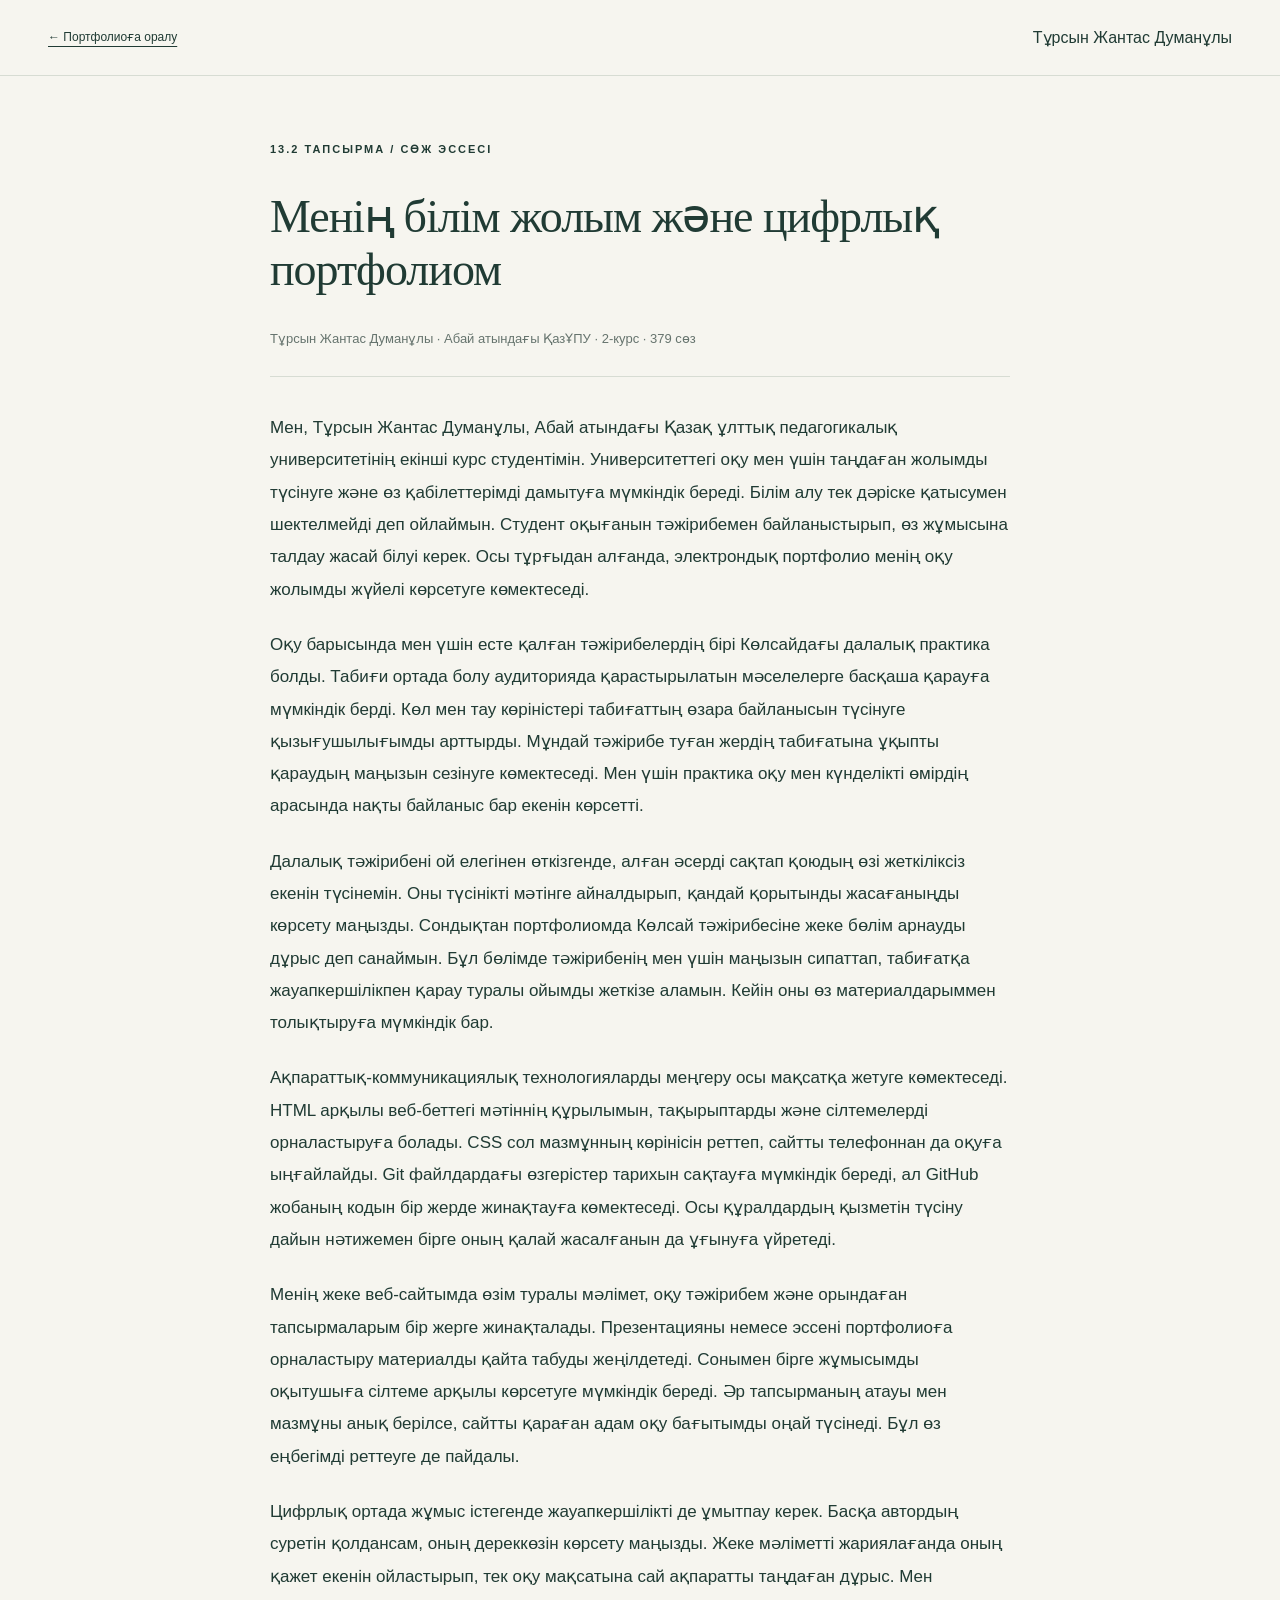
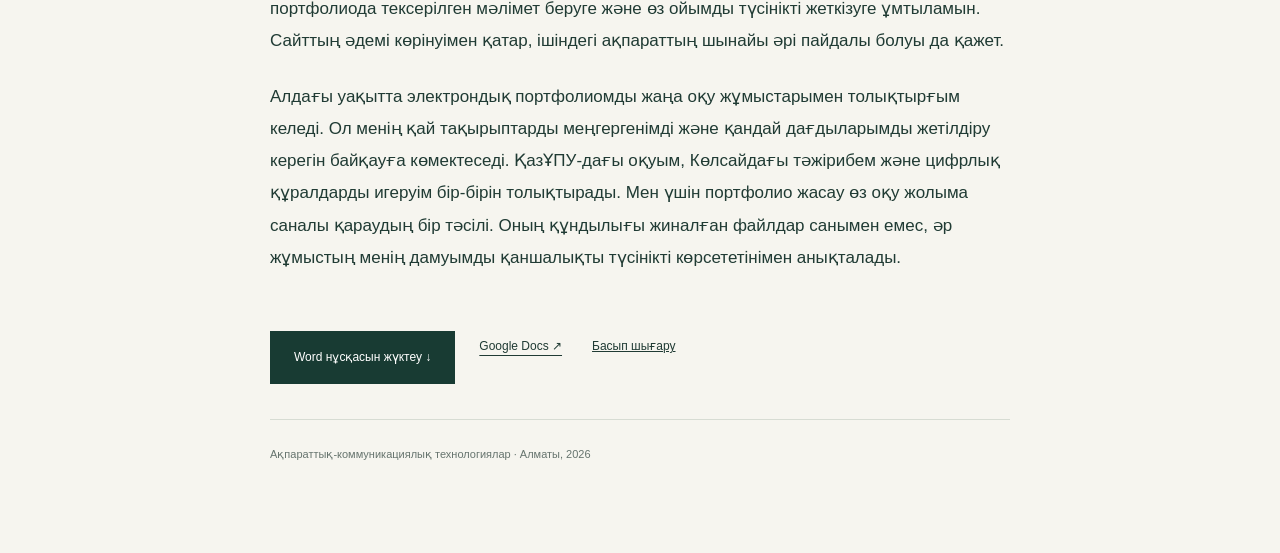
==== essay.html @ 5776f76c "Add Kazakh student portfolio, ICT presentation and essay" ====
<!doctype html><html lang="kk"><head><meta charset="utf-8"><meta name="viewport" content="width=device-width,initial-scale=1"><link rel="stylesheet" href="styles.css"><title>Менің білім жолым және цифрлық портфолиом — эссе</title></head><body><header class="reading-header"><div class="wrap"><a href="index.html">← Портфолиоға оралу</a><span>Тұрсын Жантас Думанұлы</span></div></header><main class="document"><p class="eyebrow">13.2 ТАПСЫРМА / СӨЖ ЭССЕСІ</p><h1>Менің білім жолым және цифрлық портфолиом</h1><p class="byline">Тұрсын Жантас Думанұлы · Абай атындағы ҚазҰПУ · 2-курс · 379 сөз</p><div class="essay-body"><p>Мен, Тұрсын Жантас Думанұлы, Абай атындағы Қазақ ұлттық педагогикалық университетінің екінші курс студентімін. Университеттегі оқу мен үшін таңдаған жолымды түсінуге және өз қабілеттерімді дамытуға мүмкіндік береді. Білім алу тек дәріске қатысумен шектелмейді деп ойлаймын. Студент оқығанын тәжірибемен байланыстырып, өз жұмысына талдау жасай білуі керек. Осы тұрғыдан алғанда, электрондық портфолио менің оқу жолымды жүйелі көрсетуге көмектеседі.</p><p>Оқу барысында мен үшін есте қалған тәжірибелердің бірі Көлсайдағы далалық практика болды. Табиғи ортада болу аудиторияда қарастырылатын мәселелерге басқаша қарауға мүмкіндік берді. Көл мен тау көріністері табиғаттың өзара байланысын түсінуге қызығушылығымды арттырды. Мұндай тәжірибе туған жердің табиғатына ұқыпты қараудың маңызын сезінуге көмектеседі. Мен үшін практика оқу мен күнделікті өмірдің арасында нақты байланыс бар екенін көрсетті.</p><p>Далалық тәжірибені ой елегінен өткізгенде, алған әсерді сақтап қоюдың өзі жеткіліксіз екенін түсінемін. Оны түсінікті мәтінге айналдырып, қандай қорытынды жасағаныңды көрсету маңызды. Сондықтан портфолиомда Көлсай тәжірибесіне жеке бөлім арнауды дұрыс деп санаймын. Бұл бөлімде тәжірибенің мен үшін маңызын сипаттап, табиғатқа жауапкершілікпен қарау туралы ойымды жеткізе аламын. Кейін оны өз материалдарыммен толықтыруға мүмкіндік бар.</p><p>Ақпараттық-коммуникациялық технологияларды меңгеру осы мақсатқа жетуге көмектеседі. HTML арқылы веб-беттегі мәтіннің құрылымын, тақырыптарды және сілтемелерді орналастыруға болады. CSS сол мазмұнның көрінісін реттеп, сайтты телефоннан да оқуға ыңғайлайды. Git файлдардағы өзгерістер тарихын сақтауға мүмкіндік береді, ал GitHub жобаның кодын бір жерде жинақтауға көмектеседі. Осы құралдардың қызметін түсіну дайын нәтижемен бірге оның қалай жасалғанын да ұғынуға үйретеді.</p><p>Менің жеке веб-сайтымда өзім туралы мәлімет, оқу тәжірибем және орындаған тапсырмаларым бір жерге жинақталады. Презентацияны немесе эссені портфолиоға орналастыру материалды қайта табуды жеңілдетеді. Сонымен бірге жұмысымды оқытушыға сілтеме арқылы көрсетуге мүмкіндік береді. Әр тапсырманың атауы мен мазмұны анық берілсе, сайтты қараған адам оқу бағытымды оңай түсінеді. Бұл өз еңбегімді реттеуге де пайдалы.</p><p>Цифрлық ортада жұмыс істегенде жауапкершілікті де ұмытпау керек. Басқа автордың суретін қолдансам, оның дереккөзін көрсету маңызды. Жеке мәліметті жариялағанда оның қажет екенін ойластырып, тек оқу мақсатына сай ақпаратты таңдаған дұрыс. Мен портфолиода тексерілген мәлімет беруге және өз ойымды түсінікті жеткізуге ұмтыламын. Сайттың әдемі көрінуімен қатар, ішіндегі ақпараттың шынайы әрі пайдалы болуы да қажет.</p><p>Алдағы уақытта электрондық портфолиомды жаңа оқу жұмыстарымен толықтырғым келеді. Ол менің қай тақырыптарды меңгергенімді және қандай дағдыларымды жетілдіру керегін байқауға көмектеседі. ҚазҰПУ-дағы оқуым, Көлсайдағы тәжірибем және цифрлық құралдарды игеруім бір-бірін толықтырады. Мен үшін портфолио жасау өз оқу жолыма саналы қараудың бір тәсілі. Оның құндылығы жиналған файлдар санымен емес, әр жұмыстың менің дамуымды қаншалықты түсінікті көрсететінімен анықталады.</p></div><div class="doc-actions"><a class="button" href="files/13_2_Esse_Tursyn_Zhantas.docx" download>Word нұсқасын жүктеу ↓</a><a class="google-doc-link" href="https://docs.google.com/document/d/1WpAGHb_zZtiDLSpadOqLz3uUhg5n0BY9DsyaB4XB4JU" target="_blank" rel="noopener">Google Docs ↗</a><button class="print-link" onclick="window.print()">Басып шығару</button></div><p class="reading-foot">Ақпараттық-коммуникациялық технологиялар · Алматы, 2026</p></main><style>.print-link{border:0;background:none;font:inherit;font-size:12px;text-decoration:underline;color:inherit;cursor:pointer}@media print{.reading-header,.doc-actions,.eyebrow{display:none}.document{max-width:none;margin:0;padding:0}.document h1{font-size:22pt}.essay-body p{font-family:'Times New Roman',serif;font-size:14pt;line-height:1.5;text-align:justify;text-indent:1.25cm}@page{size:A4;margin:2cm}}</style></body></html>
---- styles.css ----
@charset "UTF-8";
:root{--paper:#f6f5ef;--ink:#203b34;--muted:#66746e;--line:#d7dcd3;--green:#183b33;--lime:#e1edb8}*{box-sizing:border-box}html{scroll-behavior:smooth;scroll-padding-top:24px}body{margin:0;background:var(--paper);color:var(--ink);font-family:"Segoe UI",Arial,sans-serif;line-height:1.7}a{color:inherit;text-underline-offset:5px}button,a{-webkit-tap-highlight-color:transparent}a:focus-visible,button:focus-visible{outline:3px solid #7b974b;outline-offset:6px}.wrap{width:min(1220px,calc(100% - 96px));margin-inline:auto}.skip{position:absolute;top:-100px;background:white;padding:10px;z-index:10}.skip:focus{top:0}.header{height:112px;display:flex;justify-content:space-between;align-items:center;border-bottom:1px solid var(--line)}.brand{text-decoration:none;display:flex;gap:20px;align-items:center;font-size:26px;font-weight:750;letter-spacing:-2px}.brand span{font-size:13px;letter-spacing:.1px;font-weight:600}nav{display:flex;gap:30px;font-size:13px;font-weight:600}nav a{text-decoration:none}.nav-external{border-bottom:1px solid}.hero{display:grid;grid-template-columns:1fr 1fr;gap:50px;padding-top:62px;padding-bottom:70px;align-items:center}.eyebrow{font-size:11px;letter-spacing:2px;font-weight:700;line-height:1.6}.hero h1{font-size:clamp(47px,5.8vw,82px);font-weight:500;line-height:1.09;letter-spacing:-4px;margin:30px 0}.hero h1 em{font-family:Georgia,"Times New Roman",serif;font-weight:400}.hero-description{font-size:16px;max-width:450px;color:#51655d}.button{display:inline-flex;gap:54px;align-items:center;background:var(--green);color:white;text-decoration:none;padding:16px 24px;margin-top:22px;font-size:13px}.button:hover{background:#2d5143}.button span{font-size:22px}.hero-meta{display:flex;gap:28px;font-size:11px;color:var(--muted);margin-top:42px}.hero-image{height:580px;position:relative;margin:0;overflow:hidden;background:#527a72}.hero-image img{width:100%;height:100%;object-fit:cover;object-position:50% 50%}.hero-image:after{content:"";position:absolute;inset:50% 0 0;background:linear-gradient(transparent,rgba(8,28,20,.75))}.hero-image figcaption{position:absolute;left:28px;right:28px;bottom:28px;z-index:1;color:white;display:grid;gap:7px}.hero-image figcaption span:first-child{font-size:12px;letter-spacing:3px}.hero-image figcaption span:last-child{font-family:Georgia,"Times New Roman",serif;font-size:22px;line-height:1.4;max-width:280px}.section{padding-block:92px}.section-label{font-size:10px;letter-spacing:1.7px;font-weight:700;display:flex;gap:20px;align-items:baseline}.section-label span{font-size:12px;color:#8a9a8c}.about{border-top:1px solid var(--line);display:grid;grid-template-columns:1fr 2fr;gap:60px}h2{font-size:clamp(32px,3.6vw,48px);font-weight:500;line-height:1.2;letter-spacing:-1.5px;margin:0 0 30px}.lead{font-size:20px;line-height:1.6}.about p{max-width:710px}.facts{border-top:1px solid var(--line);margin:35px 0 0;display:grid;grid-template-columns:repeat(3,1fr);gap:24px;padding-top:26px}dt{color:var(--muted);font-size:11px}dd{margin:8px 0 0;font-size:13px;font-weight:600}.practice{background:var(--green);color:#f4f5ec}.practice-grid{display:grid;grid-template-columns:1fr 2fr;gap:60px}.practice .section-label{color:#c4d2be}.practice h2{font-family:Georgia,"Times New Roman",serif;font-size:54px;letter-spacing:-1.2px}.practice p{max-width:680px}.practice .eyebrow{color:#d2e5a9;margin:0 0 20px}.practice-notes{display:flex;gap:30px;border-top:1px solid #496357;padding-top:28px;margin-top:38px}.practice-notes>div{flex:1}.practice-notes span{font-size:9px;letter-spacing:1px;color:#cee1b4}.practice-notes p{font-size:13px}.section-heading{display:flex;justify-content:space-between;align-items:end;margin-bottom:40px}.section-heading .section-label{margin:0 0 28px}.section-heading h2{margin:0}.section-heading>p{font-size:12px;color:var(--muted);margin:0}.work-row{display:grid;grid-template-columns:110px 1fr auto;gap:30px;border-top:1px solid var(--line);padding:38px 0}.work-number{font-family:Georgia,serif;font-size:32px}.work-row .eyebrow{font-size:9px;margin:4px 0 12px}h3{font-size:29px;font-weight:500;line-height:1.3;letter-spacing:-.6px;margin:0 0 14px}.work-row p{font-size:13px;color:var(--muted);max-width:570px}.work-type{font-size:11px;color:var(--muted);padding-top:7px}.work-links{display:flex;gap:24px;flex-wrap:wrap;margin-top:23px}.work-links a,.text-link{font-size:12px;font-weight:600}.tech{border-top:1px solid var(--line);padding-top:55px}.tech-grid{display:grid;grid-template-columns:repeat(3,1fr);gap:70px;margin:40px 0 30px}.tech h3{font-size:24px}.tech p{font-size:13px;color:var(--muted)}.footer{background:#e8ece2;padding:40px 0 22px}.footer>.wrap:first-child{display:flex;justify-content:space-between;align-items:center}.footer strong{font-size:13px}.footer p{font-size:11px;color:var(--muted);margin:5px 0}.footer a{font-size:12px}.footer .credit{font-size:9px;margin:35px auto 0}.credit a{font-size:9px}.reading-header{border-bottom:1px solid var(--line);padding:24px 0}.reading-header .wrap{display:flex;justify-content:space-between;align-items:center}.reading-header a{font-size:12px}.document{max-width:800px;margin:65px auto 90px;padding-inline:30px}.document h1{font-family:Georgia,"Times New Roman",serif;font-weight:400;line-height:1.17;font-size:46px;letter-spacing:-1px}.document .byline{font-size:13px;color:var(--muted);padding-bottom:26px;border-bottom:1px solid var(--line);margin-bottom:35px}.essay-body p{font-size:17px;line-height:1.9;margin-bottom:23px}.doc-actions{display:flex;gap:24px;flex-wrap:wrap;align-items:center;margin:35px 0}.doc-actions a{font-size:12px}.reading-foot{border-top:1px solid var(--line);padding-top:25px;font-size:11px;color:var(--muted)}
@media(max-width:1000px){.wrap{width:calc(100% - 64px)}nav{gap:18px}.hero{gap:30px}.hero-image{height:510px}.hero h1{letter-spacing:-2px}.about,.practice-grid{grid-template-columns:1fr 2.4fr;gap:30px}.facts{grid-template-columns:1fr 1fr}.tech-grid{gap:35px}}
@media(max-width:700px){.wrap{width:calc(100% - 40px)}.header{height:auto;min-height:88px;flex-wrap:wrap;padding:20px 0;gap:18px}.brand span{display:none}nav{gap:16px;font-size:11px}.nav-external{display:none}.hero{grid-template-columns:1fr;padding-top:38px;padding-bottom:45px;gap:32px}.hero h1{font-size:55px;margin:22px 0}.hero-description{font-size:15px}.hero-meta{margin-top:25px}.hero-image{height:410px}.section{padding-block:55px}.about,.practice-grid{grid-template-columns:1fr;gap:28px}.facts{gap:22px}.practice h2{font-size:38px}.lead{font-size:18px}.practice-notes{gap:18px}.practice-notes span{font-size:8px}.practice-notes p{font-size:11px}.section-heading{display:block}.section-heading>p{margin-top:24px}.work-row{grid-template-columns:55px 1fr;gap:15px;padding:30px 0}.work-number{font-size:24px}.work-type{grid-column:2;padding:0}.work-row h3{font-size:25px}.work-links{gap:16px}.tech-grid{grid-template-columns:1fr;gap:24px;margin-top:30px}.tech h3{margin-bottom:7px}.tech p{max-width:450px}.footer>.wrap:first-child{align-items:start;gap:20px}.document{padding-inline:22px;margin-top:40px}.document h1{font-size:35px}.essay-body p{font-size:16px}.reading-header .wrap{gap:20px}}
@media(prefers-reduced-motion:reduce){html{scroll-behavior:auto}}
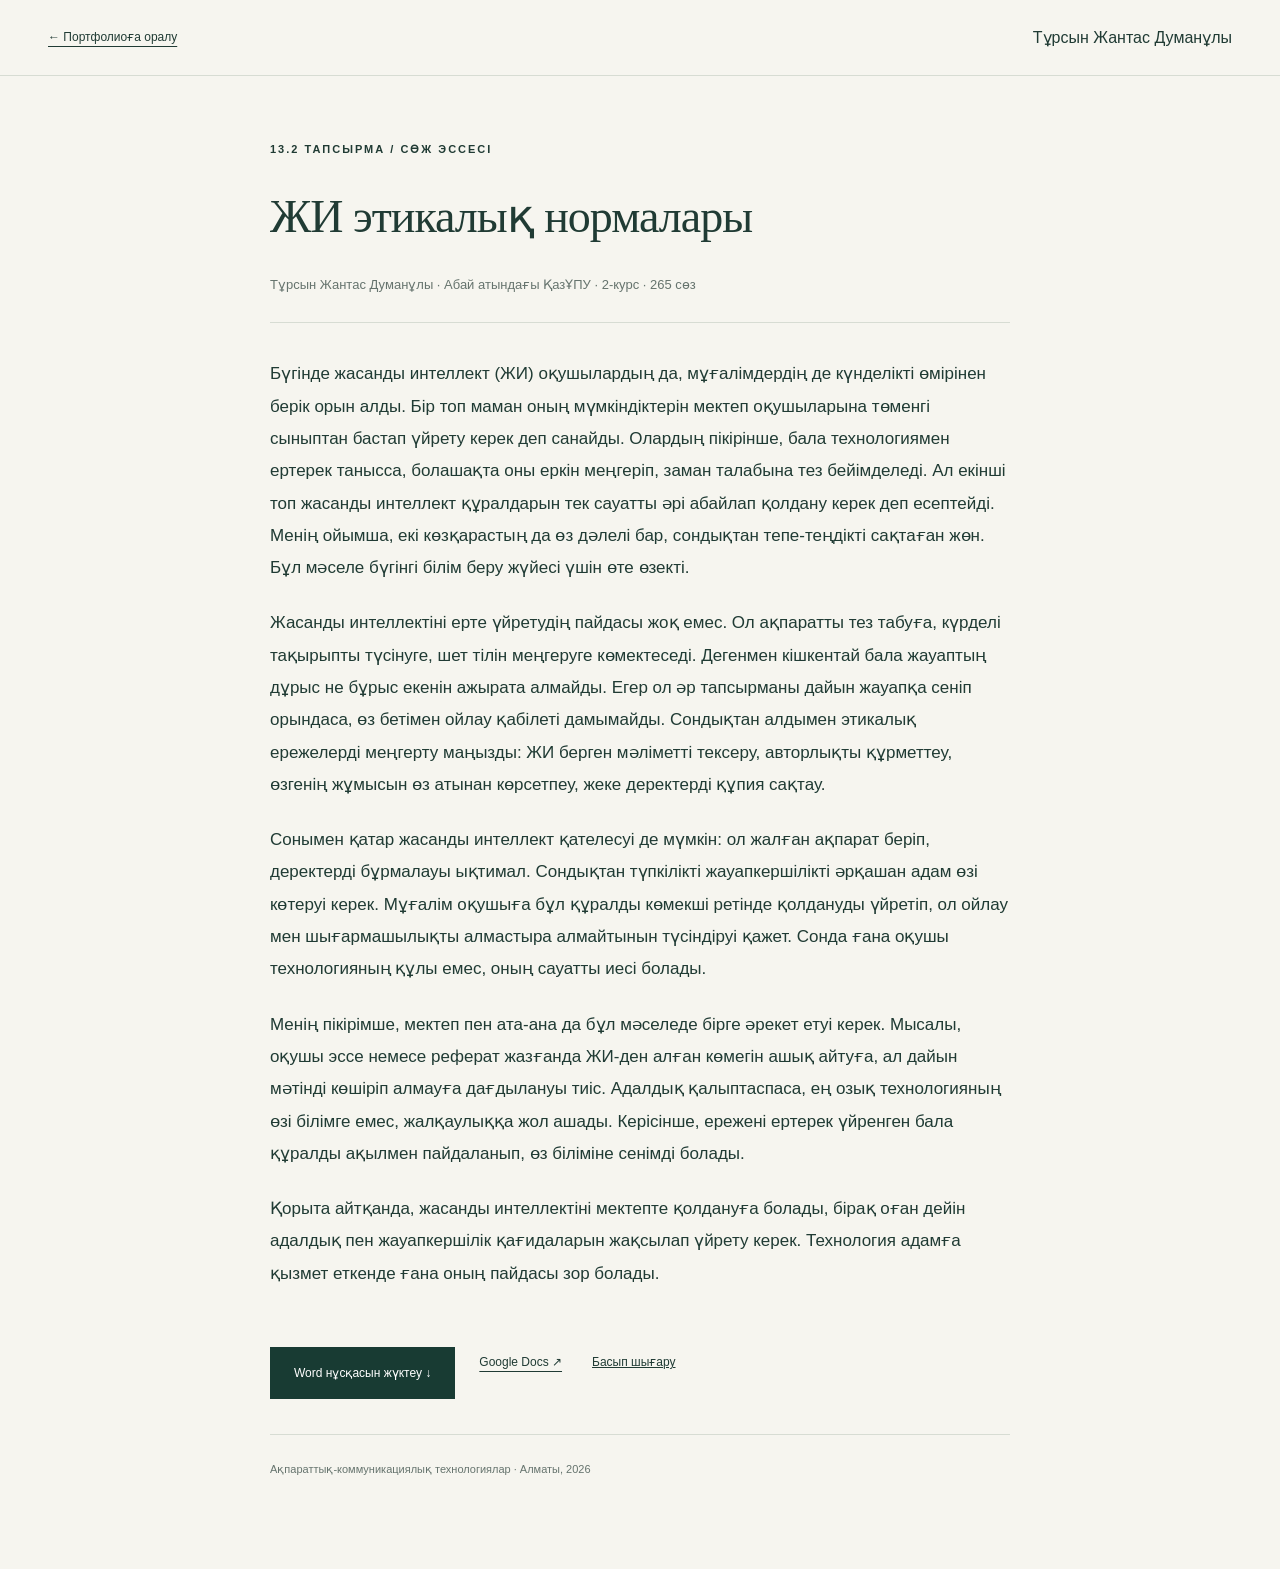
==== commit ef870f3d: "Replace portfolio essay with supplied AI ethics document" ====
--- a/essay.html
+++ b/essay.html
@@ -1 +1 @@
-<!doctype html><html lang="kk"><head><meta charset="utf-8"><meta name="viewport" content="width=device-width,initial-scale=1"><link rel="stylesheet" href="styles.css"><title>Менің білім жолым және цифрлық портфолиом — эссе</title></head><body><header class="reading-header"><div class="wrap"><a href="index.html">← Портфолиоға оралу</a><span>Тұрсын Жантас Думанұлы</span></div></header><main class="document"><p class="eyebrow">13.2 ТАПСЫРМА / СӨЖ ЭССЕСІ</p><h1>Менің білім жолым және цифрлық портфолиом</h1><p class="byline">Тұрсын Жантас Думанұлы · Абай атындағы ҚазҰПУ · 2-курс · 379 сөз</p><div class="essay-body"><p>Мен, Тұрсын Жантас Думанұлы, Абай атындағы Қазақ ұлттық педагогикалық университетінің екінші курс студентімін. Университеттегі оқу мен үшін таңдаған жолымды түсінуге және өз қабілеттерімді дамытуға мүмкіндік береді. Білім алу тек дәріске қатысумен шектелмейді деп ойлаймын. Студент оқығанын тәжірибемен байланыстырып, өз жұмысына талдау жасай білуі керек. Осы тұрғыдан алғанда, электрондық портфолио менің оқу жолымды жүйелі көрсетуге көмектеседі.</p><p>Оқу барысында мен үшін есте қалған тәжірибелердің бірі Көлсайдағы далалық практика болды. Табиғи ортада болу аудиторияда қарастырылатын мәселелерге басқаша қарауға мүмкіндік берді. Көл мен тау көріністері табиғаттың өзара байланысын түсінуге қызығушылығымды арттырды. Мұндай тәжірибе туған жердің табиғатына ұқыпты қараудың маңызын сезінуге көмектеседі. Мен үшін практика оқу мен күнделікті өмірдің арасында нақты байланыс бар екенін көрсетті.</p><p>Далалық тәжірибені ой елегінен өткізгенде, алған әсерді сақтап қоюдың өзі жеткіліксіз екенін түсінемін. Оны түсінікті мәтінге айналдырып, қандай қорытынды жасағаныңды көрсету маңызды. Сондықтан портфолиомда Көлсай тәжірибесіне жеке бөлім арнауды дұрыс деп санаймын. Бұл бөлімде тәжірибенің мен үшін маңызын сипаттап, табиғатқа жауапкершілікпен қарау туралы ойымды жеткізе аламын. Кейін оны өз материалдарыммен толықтыруға мүмкіндік бар.</p><p>Ақпараттық-коммуникациялық технологияларды меңгеру осы мақсатқа жетуге көмектеседі. HTML арқылы веб-беттегі мәтіннің құрылымын, тақырыптарды және сілтемелерді орналастыруға болады. CSS сол мазмұнның көрінісін реттеп, сайтты телефоннан да оқуға ыңғайлайды. Git файлдардағы өзгерістер тарихын сақтауға мүмкіндік береді, ал GitHub жобаның кодын бір жерде жинақтауға көмектеседі. Осы құралдардың қызметін түсіну дайын нәтижемен бірге оның қалай жасалғанын да ұғынуға үйретеді.</p><p>Менің жеке веб-сайтымда өзім туралы мәлімет, оқу тәжірибем және орындаған тапсырмаларым бір жерге жинақталады. Презентацияны немесе эссені портфолиоға орналастыру материалды қайта табуды жеңілдетеді. Сонымен бірге жұмысымды оқытушыға сілтеме арқылы көрсетуге мүмкіндік береді. Әр тапсырманың атауы мен мазмұны анық берілсе, сайтты қараған адам оқу бағытымды оңай түсінеді. Бұл өз еңбегімді реттеуге де пайдалы.</p><p>Цифрлық ортада жұмыс істегенде жауапкершілікті де ұмытпау керек. Басқа автордың суретін қолдансам, оның дереккөзін көрсету маңызды. Жеке мәліметті жариялағанда оның қажет екенін ойластырып, тек оқу мақсатына сай ақпаратты таңдаған дұрыс. Мен портфолиода тексерілген мәлімет беруге және өз ойымды түсінікті жеткізуге ұмтыламын. Сайттың әдемі көрінуімен қатар, ішіндегі ақпараттың шынайы әрі пайдалы болуы да қажет.</p><p>Алдағы уақытта электрондық портфолиомды жаңа оқу жұмыстарымен толықтырғым келеді. Ол менің қай тақырыптарды меңгергенімді және қандай дағдыларымды жетілдіру керегін байқауға көмектеседі. ҚазҰПУ-дағы оқуым, Көлсайдағы тәжірибем және цифрлық құралдарды игеруім бір-бірін толықтырады. Мен үшін портфолио жасау өз оқу жолыма саналы қараудың бір тәсілі. Оның құндылығы жиналған файлдар санымен емес, әр жұмыстың менің дамуымды қаншалықты түсінікті көрсететінімен анықталады.</p></div><div class="doc-actions"><a class="button" href="files/13_2_Esse_Tursyn_Zhantas.docx" download>Word нұсқасын жүктеу ↓</a><a class="google-doc-link" href="https://docs.google.com/document/d/1WpAGHb_zZtiDLSpadOqLz3uUhg5n0BY9DsyaB4XB4JU" target="_blank" rel="noopener">Google Docs ↗</a><button class="print-link" onclick="window.print()">Басып шығару</button></div><p class="reading-foot">Ақпараттық-коммуникациялық технологиялар · Алматы, 2026</p></main><style>.print-link{border:0;background:none;font:inherit;font-size:12px;text-decoration:underline;color:inherit;cursor:pointer}@media print{.reading-header,.doc-actions,.eyebrow{display:none}.document{max-width:none;margin:0;padding:0}.document h1{font-size:22pt}.essay-body p{font-family:'Times New Roman',serif;font-size:14pt;line-height:1.5;text-align:justify;text-indent:1.25cm}@page{size:A4;margin:2cm}}</style></body></html>
+<!doctype html><html lang="kk"><head><meta charset="utf-8"><meta name="viewport" content="width=device-width,initial-scale=1"><link rel="stylesheet" href="styles.css"><title>ЖИ этикалық нормалары — эссе</title></head><body><header class="reading-header"><div class="wrap"><a href="index.html">← Портфолиоға оралу</a><span>Тұрсын Жантас Думанұлы</span></div></header><main class="document"><p class="eyebrow">13.2 ТАПСЫРМА / СӨЖ ЭССЕСІ</p><h1>ЖИ этикалық нормалары</h1><p class="byline">Тұрсын Жантас Думанұлы · Абай атындағы ҚазҰПУ · 2-курс · 265 сөз</p><div class="essay-body"><p>Бүгінде жасанды интеллект (ЖИ) оқушылардың да, мұғалімдердің де күнделікті өмірінен берік орын алды. Бір топ маман оның мүмкіндіктерін мектеп оқушыларына төменгі сыныптан бастап үйрету керек деп санайды. Олардың пікірінше, бала технологиямен ертерек танысса, болашақта оны еркін меңгеріп, заман талабына тез бейімделеді. Ал екінші топ жасанды интеллект құралдарын тек сауатты әрі абайлап қолдану керек деп есептейді. Менің ойымша, екі көзқарастың да өз дәлелі бар, сондықтан тепе-теңдікті сақтаған жөн. Бұл мәселе бүгінгі білім беру жүйесі үшін өте өзекті.</p><p>Жасанды интеллектіні ерте үйретудің пайдасы жоқ емес. Ол ақпаратты тез табуға, күрделі тақырыпты түсінуге, шет тілін меңгеруге көмектеседі. Дегенмен кішкентай бала жауаптың дұрыс не бұрыс екенін ажырата алмайды. Егер ол әр тапсырманы дайын жауапқа сеніп орындаса, өз бетімен ойлау қабілеті дамымайды. Сондықтан алдымен этикалық ережелерді меңгерту маңызды: ЖИ берген мәліметті тексеру, авторлықты құрметтеу, өзгенің жұмысын өз атынан көрсетпеу, жеке деректерді құпия сақтау.</p><p>Сонымен қатар жасанды интеллект қателесуі де мүмкін: ол жалған ақпарат беріп, деректерді бұрмалауы ықтимал. Сондықтан түпкілікті жауапкершілікті әрқашан адам өзі көтеруі керек. Мұғалім оқушыға бұл құралды көмекші ретінде қолдануды үйретіп, ол ойлау мен шығармашылықты алмастыра алмайтынын түсіндіруі қажет. Сонда ғана оқушы технологияның құлы емес, оның сауатты иесі болады.</p><p>Менің пікірімше, мектеп пен ата-ана да бұл мәселеде бірге әрекет етуі керек. Мысалы, оқушы эссе немесе реферат жазғанда ЖИ-ден алған көмегін ашық айтуға, ал дайын мәтінді көшіріп алмауға дағдылануы тиіс. Адалдық қалыптаспаса, ең озық технологияның өзі білімге емес, жалқаулыққа жол ашады. Керісінше, ережені ертерек үйренген бала құралды ақылмен пайдаланып, өз біліміне сенімді болады.</p><p>Қорыта айтқанда, жасанды интеллектіні мектепте қолдануға болады, бірақ оған дейін адалдық пен жауапкершілік қағидаларын жақсылап үйрету керек. Технология адамға қызмет еткенде ғана оның пайдасы зор болады.</p></div><div class="doc-actions"><a class="button" href="files/13_2_Esse_Tursyn_Zhantas.docx" download>Word нұсқасын жүктеу ↓</a><a class="google-doc-link" href="https://docs.google.com/document/d/1TJ1OWXidXD4ydJU-0ppoAzjy-U0r-slUu1aPJfVL9h0" target="_blank" rel="noopener">Google Docs ↗</a><button class="print-link" onclick="window.print()">Басып шығару</button></div><p class="reading-foot">Ақпараттық-коммуникациялық технологиялар · Алматы, 2026</p></main><style>.print-link{border:0;background:none;font:inherit;font-size:12px;text-decoration:underline;color:inherit;cursor:pointer}@media print{.reading-header,.doc-actions,.eyebrow{display:none}.document{max-width:none;margin:0;padding:0}.document h1{font-size:22pt}.essay-body p{font-family:'Times New Roman',serif;font-size:14pt;line-height:1.5;text-align:justify;text-indent:1.25cm}@page{size:A4;margin:2cm}}</style></body></html>
